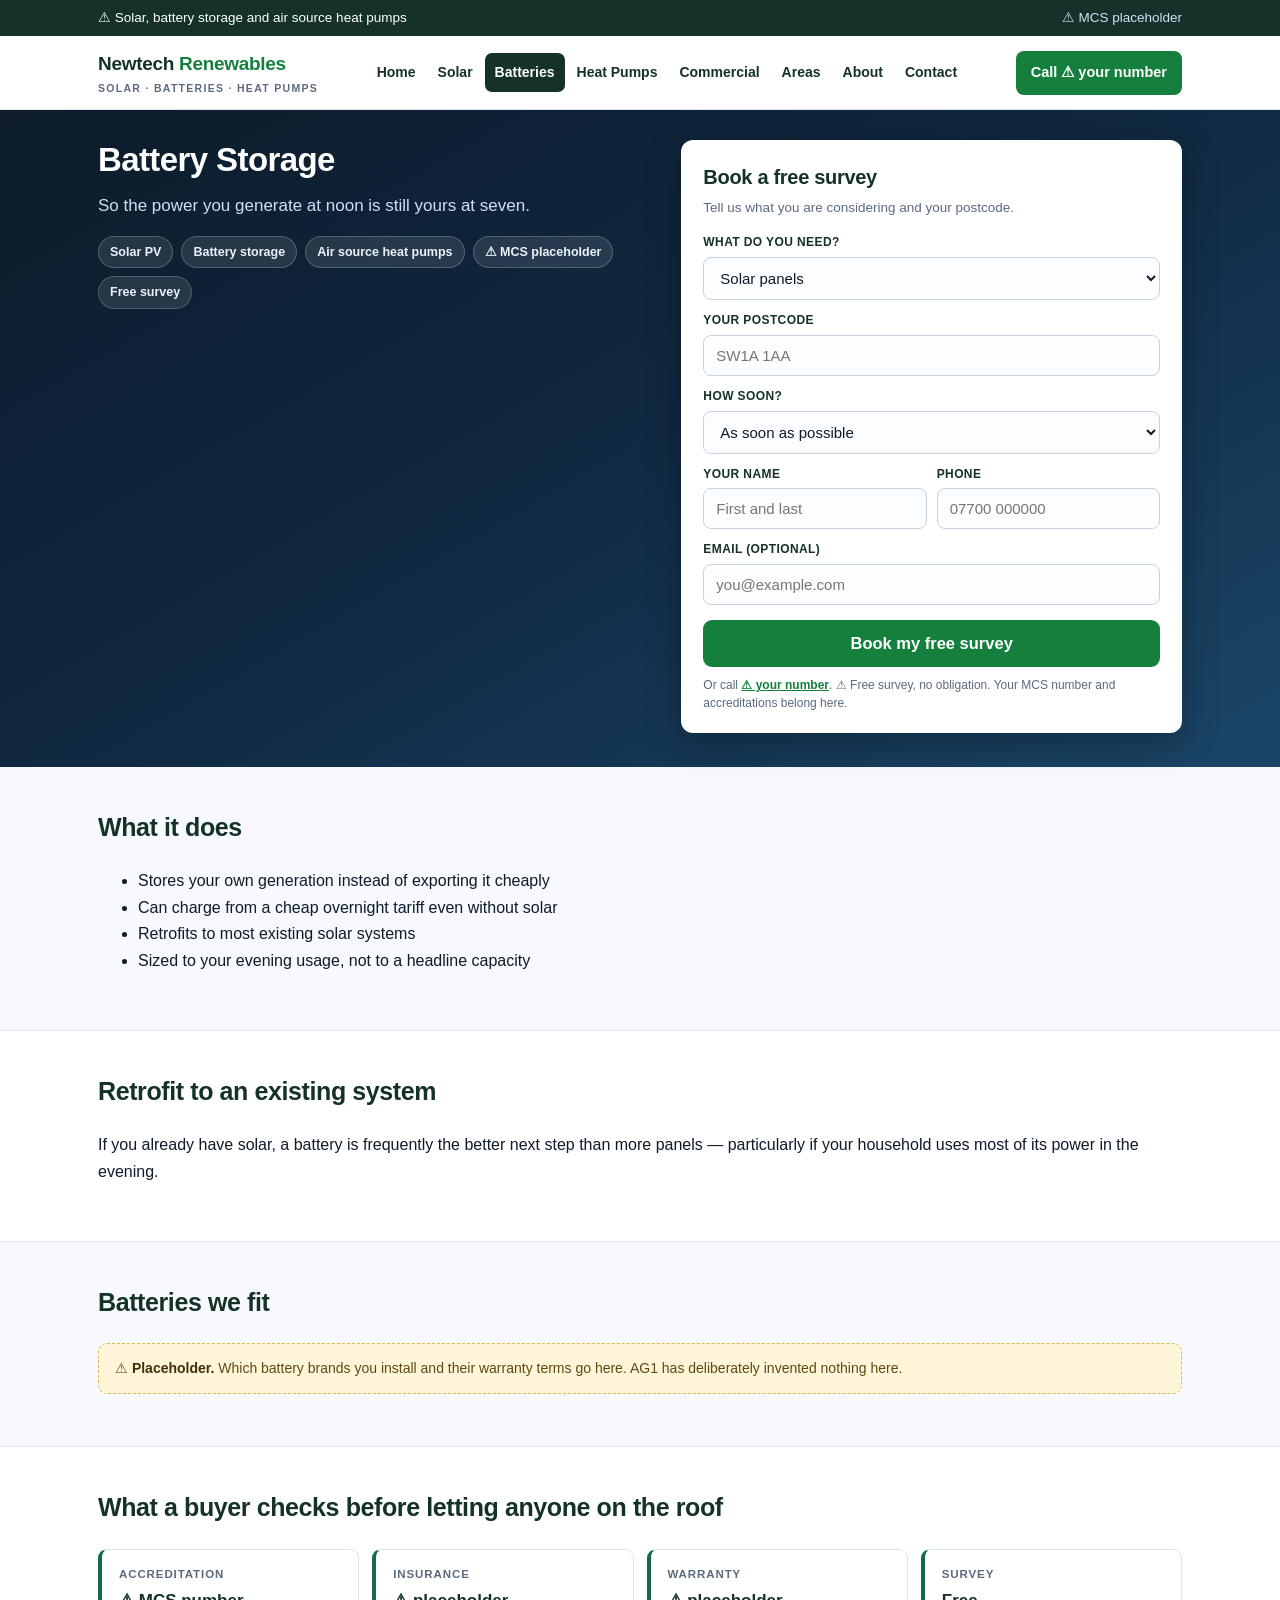
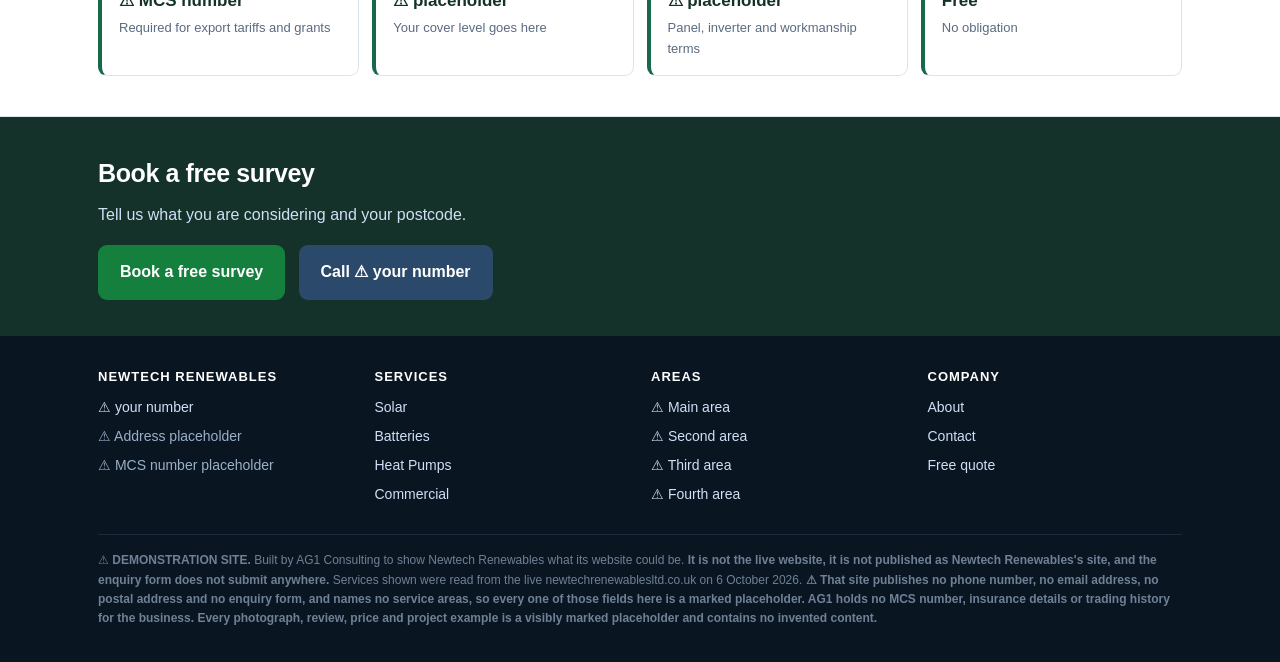
==== battery.html @ 38a48281 "Build AG1 asset pack" ====
<!doctype html>
<html lang="en"><head><meta charset="utf-8">
<meta name="viewport" content="width=device-width,initial-scale=1">
<meta name="robots" content="noindex,nofollow">
<title>Battery Storage Installation | Newtech Renewables</title><meta name="description" content="Battery storage added to new or existing solar systems.">
<link rel="stylesheet" href="styles.css">
<script type="application/ld+json">{"@context":"https://schema.org","@type":"HomeAndConstructionBusiness","name":"Newtech Renewables"}</script></head><body>
<div class="top"><div class="wrap"><span>&#9888; Solar, battery storage and air source heat pumps</span><span class="em">&#9888; MCS placeholder</span></div></div>
<header><div class="wrap">
<a class="logo" href="index.html">Newtech <span>Renewables</span><small>Solar &middot; batteries &middot; heat pumps</small></a>
<nav class="main"><a href="index.html">Home</a><a href="solar.html">Solar</a><a href="battery.html" class="on">Batteries</a><a href="heatpumps.html">Heat Pumps</a><a href="commercial.html">Commercial</a><a href="areas.html">Areas</a><a href="about.html">About</a><a href="contact.html">Contact</a></nav>
<a class="callbtn" href="tel:+440000000000">Call &#9888; your number</a></div></header>
<section class="hero"><div class="wrap"><div class="grid">
<div><h1>Battery Storage</h1><p class="lede">So the power you generate at noon is still yours at seven.</p><div class="badges"><span>Solar PV</span><span>Battery storage</span><span>Air source heat pumps</span><span>&#9888; MCS placeholder</span><span>Free survey</span></div></div>
<div><form class="quote" method="post" action="#" novalidate>
<h2>Book a free survey</h2><div class="sub">Tell us what you are considering and your postcode.</div>
<label for="jt">What do you need?</label>
<select id="jt" name="job_type"><option>Solar panels</option><option>Solar and battery together</option><option>Battery storage only</option><option>Air source heat pump</option><option>Solar for a business</option><option>Not sure - want advice</option><option>Something else</option></select>
<label for="zp">Your postcode</label>
<input id="zp" name="zip" placeholder="SW1A 1AA">
<label for="wh">How soon?</label>
<select id="wh" name="when"><option>As soon as possible</option><option>Next few weeks</option><option>Next few months</option><option>Just researching for now</option></select>
<div class="row"><div><label for="nm">Your name</label>
<input id="nm" name="name" placeholder="First and last"></div>
<div><label for="ph">Phone</label>
<input id="ph" name="phone" inputmode="tel" placeholder="07700 000000"></div></div>
<label for="em">Email (optional)</label><input id="em" name="email" placeholder="you@example.com">
<button type="submit">Book my free survey</button>
<div class="fine">Or call <a href="tel:+440000000000"><b>&#9888; your number</b></a>. &#9888; Free survey, no obligation. Your MCS number and accreditations belong here.</div></form></div></div></div></section>
<section><div class="wrap"><h2 class="sec">What it does</h2><p class="sub"></p><ul><li>Stores your own generation instead of exporting it cheaply</li><li>Can charge from a cheap overnight tariff even without solar</li><li>Retrofits to most existing solar systems</li><li>Sized to your evening usage, not to a headline capacity</li></ul></div></section><section class="alt"><div class="wrap"><h2 class="sec">Retrofit to an existing system</h2><p class="sub"></p><p>If you already have solar, a battery is frequently the better next step than more panels &mdash; particularly if your household uses most of its power in the evening.</p></div></section><section><div class="wrap"><h2 class="sec">Batteries we fit</h2><p class="sub"></p><div class="ph">&#9888; <b>Placeholder.</b> Which battery brands you install and their warranty terms go here. AG1 has deliberately invented nothing here.</div></div></section><section class="alt"><div class="wrap"><h2 class="sec">What a buyer checks before letting anyone on the roof</h2><p class="sub"></p><div class="trust"><div class="tr"><div class="k">Accreditation</div><div class="v">&#9888; MCS number</div><div class="s">Required for export tariffs and grants</div></div><div class="tr"><div class="k">Insurance</div><div class="v">&#9888; placeholder</div><div class="s">Your cover level goes here</div></div><div class="tr"><div class="k">Warranty</div><div class="v">&#9888; placeholder</div><div class="s">Panel, inverter and workmanship terms</div></div><div class="tr"><div class="k">Survey</div><div class="v">Free</div><div class="s">No obligation</div></div></div></div></section>
<section class="cta"><div class="wrap"><h2>Book a free survey</h2><p>Tell us what you are considering and your postcode.</p>
<a class="b" href="quote.html">Book a free survey</a> &nbsp;
<a class="b" style="background:#2b4a6b" href="tel:+440000000000">Call &#9888; your number</a></div></section>
<footer><div class="wrap"><div class="g">
<div><h4>Newtech Renewables</h4><ul><li><a href="tel:+440000000000">&#9888; your number</a></li>
<li>&#9888; Address placeholder</li><li>&#9888; MCS number placeholder</li></ul></div>
<div><h4>Services</h4><ul><li><a href="solar.html">Solar</a></li><li><a href="battery.html">Batteries</a></li><li><a href="heatpumps.html">Heat Pumps</a></li><li><a href="commercial.html">Commercial</a></li></ul></div>
<div><h4>Areas</h4><ul><li><a href="area-placeholder-1.html">&#9888; Main area</a></li><li><a href="area-placeholder-2.html">&#9888; Second area</a></li><li><a href="area-placeholder-3.html">&#9888; Third area</a></li><li><a href="area-placeholder-4.html">&#9888; Fourth area</a></li></ul></div>
<div><h4>Company</h4><ul><li><a href="about.html">About</a></li>
<li><a href="contact.html">Contact</a></li><li><a href="quote.html">Free quote</a></li></ul></div>
</div><div class="legal">&#9888; <b>DEMONSTRATION SITE.</b> Built by AG1 Consulting to show
Newtech Renewables what its website could be. <b>It is not the live website, it is not published as
Newtech Renewables's site, and the enquiry form does not submit anywhere.</b> Services shown were read from the live newtechrenewablesltd.co.uk on 6 October 2026. <b>&#9888; That site publishes no phone number, no email address, no postal address and no enquiry form, and names no service areas, so every one of those fields here is a marked placeholder. AG1 holds no MCS number, insurance details or trading history for the business.</b>
<b>Every photograph, review, price and project example is a visibly marked placeholder and
contains no invented content.</b></div></div></footer></body></html>
---- styles.css ----
:root{
--ink:#0d1b2a;--navy:#14312a;--slate:#486581;--line:#dbe4ee;--bg:#f7f9fc;--panel:#fff;
--rust:#15803d;--rust-d:#166534;--amber:#f0a92c;--green:#17694a;--mut:#5a6b7f}
*{box-sizing:border-box}
html,body{margin:0;background:var(--bg);color:var(--ink);
font:16px/1.65 -apple-system,BlinkMacSystemFont,"Segoe UI",Roboto,Helvetica,Arial,sans-serif}
a{color:var(--rust)}
.wrap{max-width:1120px;margin:0 auto;padding:0 18px}
.top{background:var(--navy);color:#fff;font-size:13.5px}
.top .wrap{display:flex;gap:16px;align-items:center;justify-content:space-between;
padding:7px 18px;flex-wrap:wrap}
.top a{color:#ffd79a;text-decoration:none;font-weight:700}
.top .em{color:#cfe0f5}
header{background:var(--panel);border-bottom:1px solid var(--line);position:sticky;top:0;z-index:20}
header .wrap{display:flex;align-items:center;justify-content:space-between;padding:12px 18px;gap:14px}
.logo{font-weight:800;font-size:19px;letter-spacing:-.3px;color:var(--navy);text-decoration:none}
.logo span{color:var(--rust)}
.logo small{display:block;font-size:10.5px;letter-spacing:1.3px;text-transform:uppercase;
color:var(--mut);font-weight:700}
nav.main{display:flex;gap:2px;flex-wrap:wrap}
nav.main a{color:var(--navy);text-decoration:none;font-size:14px;font-weight:600;padding:8px 10px;
border-radius:7px}
nav.main a:hover{background:#eef3f9}
nav.main a.on{background:var(--navy);color:#fff}
.callbtn{background:var(--rust);color:#fff !important;padding:10px 15px;border-radius:8px;
text-decoration:none;font-weight:800;font-size:14.5px;white-space:nowrap}
.hero{background:linear-gradient(150deg,#0d1b2a 0%,#102a43 52%,#1b4668 100%);color:#fff;
padding:30px 0 34px}
.hero .grid{display:grid;grid-template-columns:1.05fr .95fr;gap:30px;align-items:start}
.hero h1{font-size:33px;line-height:1.2;margin:0 0 12px;letter-spacing:-.6px}
.hero p.lede{font-size:17px;color:#cfe0f5;margin:0 0 16px}
.badges{display:flex;gap:8px;flex-wrap:wrap;margin-top:16px}
.badges span{background:rgba(255,255,255,.1);border:1px solid rgba(255,255,255,.2);
border-radius:999px;padding:5px 11px;font-size:12.5px;color:#eaf2fb;font-weight:600}
.urgent{background:var(--rust);border-radius:9px;padding:12px 15px;margin-bottom:16px;
font-weight:700;font-size:15px}
.urgent a{color:#fff;text-decoration:none;border-bottom:2px solid rgba(255,255,255,.5)}
.quote{background:#fff;border-radius:12px;padding:21px 22px;box-shadow:0 10px 36px rgba(0,0,0,.28)}
.quote h2{margin:0 0 3px;font-size:20px;color:var(--navy);letter-spacing:-.3px}
.quote .sub{color:var(--mut);font-size:13.5px;margin-bottom:14px}
.quote label{display:block;font-size:12px;font-weight:800;color:var(--navy);
letter-spacing:.4px;text-transform:uppercase;margin:11px 0 4px}
.quote input,.quote select,.quote textarea{width:100%;padding:11px 12px;border:1px solid #c6d3e2;
border-radius:8px;font-size:15px;font-family:inherit;color:var(--ink);background:#fcfdff}
.quote .row{display:grid;grid-template-columns:1fr 1fr;gap:10px}
.quote button{width:100%;margin-top:15px;background:var(--rust);color:#fff;border:0;
border-radius:9px;padding:14px;font-size:16.5px;font-weight:800;cursor:pointer;font-family:inherit}
.quote button:hover{background:var(--rust-d)}
.quote .fine{color:var(--mut);font-size:12px;margin-top:9px;line-height:1.5}
section{padding:40px 0}
section.alt{background:var(--panel);border-top:1px solid var(--line);border-bottom:1px solid var(--line)}
h2.sec{font-size:25px;letter-spacing:-.4px;margin:0 0 6px;color:var(--navy)}
p.sub{color:var(--mut);margin:0 0 20px;font-size:16px}
.cards{display:grid;grid-template-columns:repeat(auto-fit,minmax(252px,1fr));gap:15px}
.c{background:#fff;border:1px solid var(--line);border-radius:11px;padding:19px 20px}
.c h3{margin:0 0 7px;font-size:17.5px;color:var(--navy)}
.c p{margin:0 0 9px;color:#33475b;font-size:15px}
.c a{font-weight:700;font-size:14.5px;text-decoration:none}
.c ul{margin:0;padding-left:19px;color:#33475b;font-size:14.5px}.c li{margin-bottom:5px}
.steps{counter-reset:s;display:grid;grid-template-columns:repeat(auto-fit,minmax(215px,1fr));gap:15px}
.step{background:#fff;border:1px solid var(--line);border-radius:11px;padding:19px 20px;
position:relative}
.step:before{counter-increment:s;content:counter(s);position:absolute;top:-13px;left:19px;
background:var(--navy);color:#fff;width:28px;height:28px;border-radius:50%;display:flex;
align-items:center;justify-content:center;font-weight:800;font-size:14.5px}
.step h3{margin:9px 0 6px;font-size:16.5px;color:var(--navy)}
.step p{margin:0;color:#33475b;font-size:14.5px}
.ph{background:#fff6d9;border:1px dashed #d8b65c;border-radius:9px;padding:13px 16px;
color:#5c4a12;font-size:14px;margin:12px 0}
.ph b{color:#3d3008}
.trust{display:grid;grid-template-columns:repeat(auto-fit,minmax(196px,1fr));gap:13px}
.tr{background:#fff;border:1px solid var(--line);border-left:4px solid var(--green);
border-radius:9px;padding:15px 17px}
.tr .k{font-size:11.5px;letter-spacing:.9px;text-transform:uppercase;color:var(--mut);font-weight:800}
.tr .v{font-size:17px;font-weight:800;color:var(--navy);margin-top:3px}
.tr .s{font-size:13px;color:var(--mut);margin-top:2px}
.areas{display:flex;flex-wrap:wrap;gap:8px}
.areas a{background:#fff;border:1px solid var(--line);border-radius:999px;padding:7px 14px;
text-decoration:none;color:var(--navy);font-weight:600;font-size:14px}
.areas a:hover{border-color:var(--rust);color:var(--rust)}
.cta{background:var(--navy);color:#fff;padding:36px 0}
.cta h2{color:#fff;font-size:25px;margin:0 0 8px;letter-spacing:-.4px}
.cta p{color:#cfe0f5;margin:0 0 17px}
.cta a.b{background:var(--rust);color:#fff;text-decoration:none;padding:14px 22px;
border-radius:9px;font-weight:800;display:inline-block}
footer{background:#0a1522;color:#9bb0c6;padding:30px 0 34px;font-size:14px}
footer a{color:#cfe0f5;text-decoration:none}
footer .g{display:grid;grid-template-columns:repeat(auto-fit,minmax(192px,1fr));gap:22px}
footer h4{color:#fff;font-size:13px;letter-spacing:1px;text-transform:uppercase;margin:0 0 9px}
footer ul{list-style:none;margin:0;padding:0}footer li{margin-bottom:6px}
footer .legal{border-top:1px solid #1b2a3c;margin-top:22px;padding-top:16px;font-size:12px;
color:#6f8196;line-height:1.6}
@media(max-width:900px){.hero .grid{grid-template-columns:1fr}.hero h1{font-size:27px}}
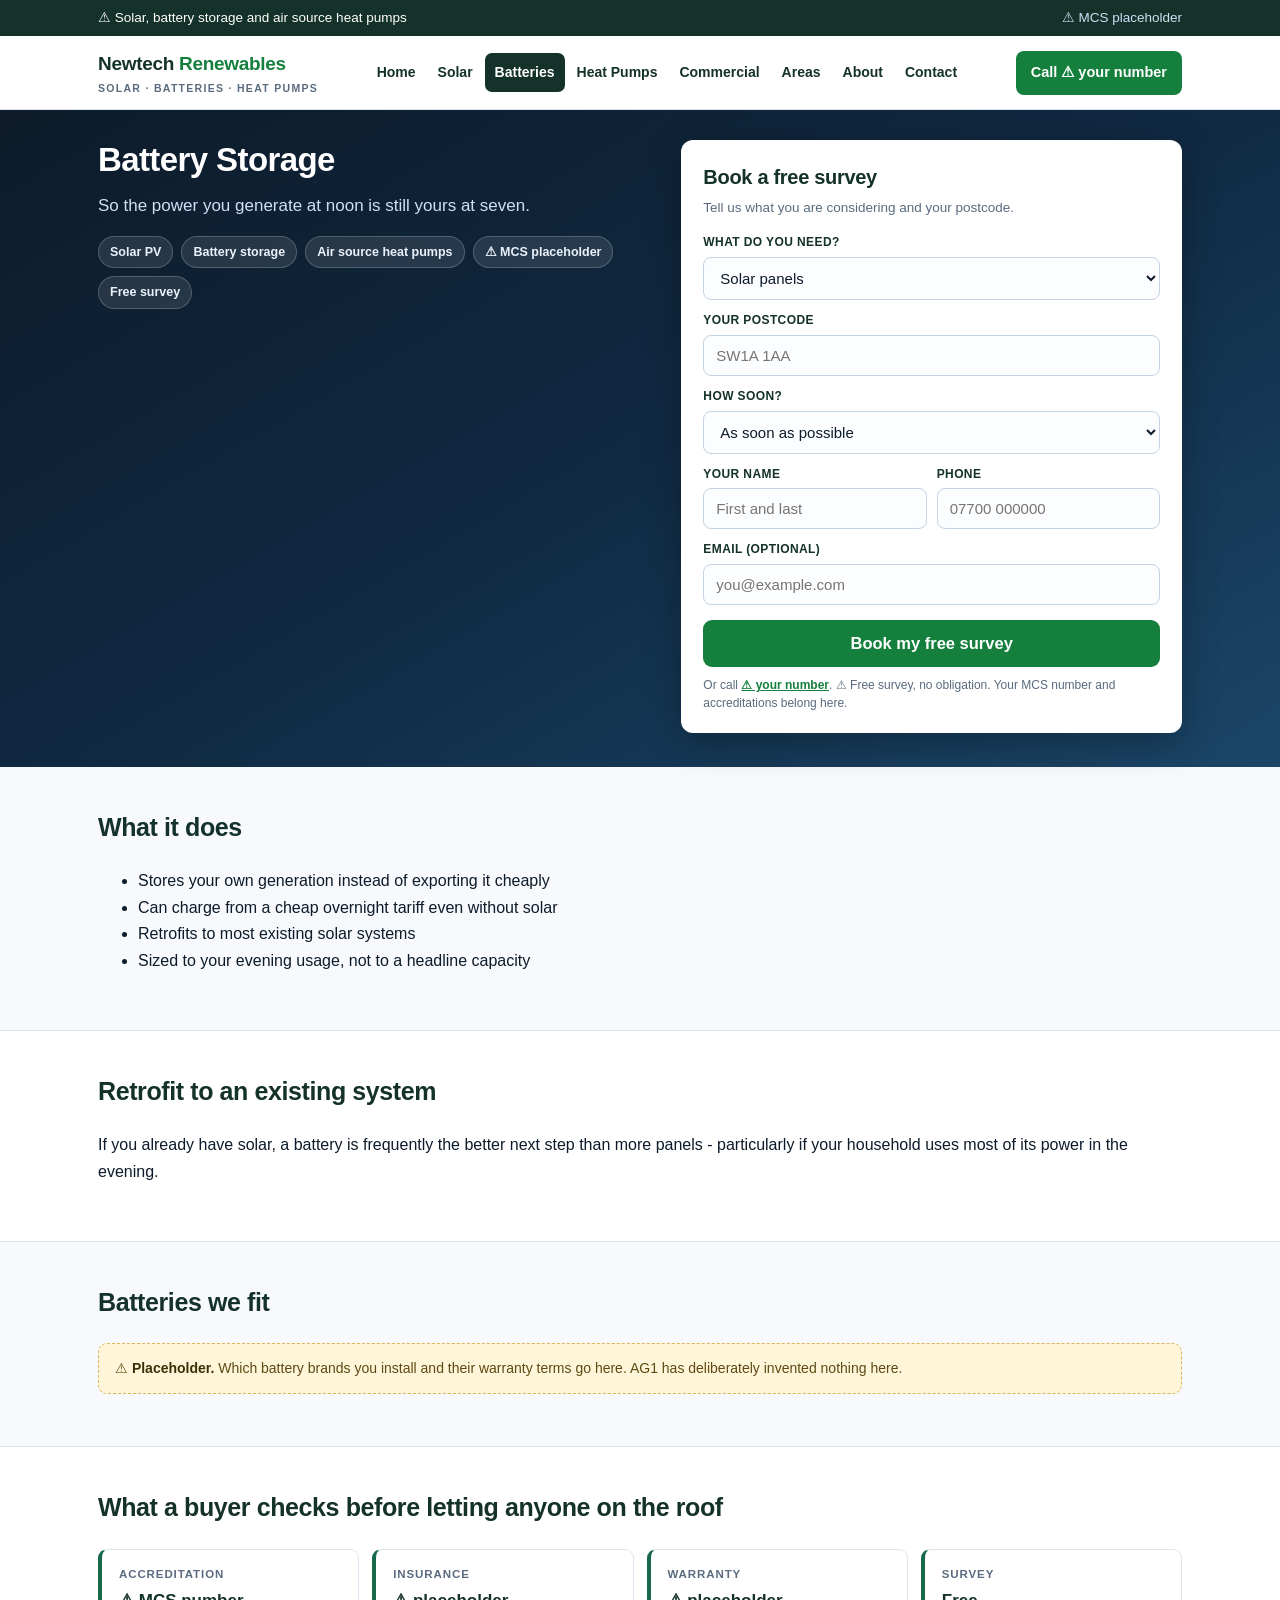
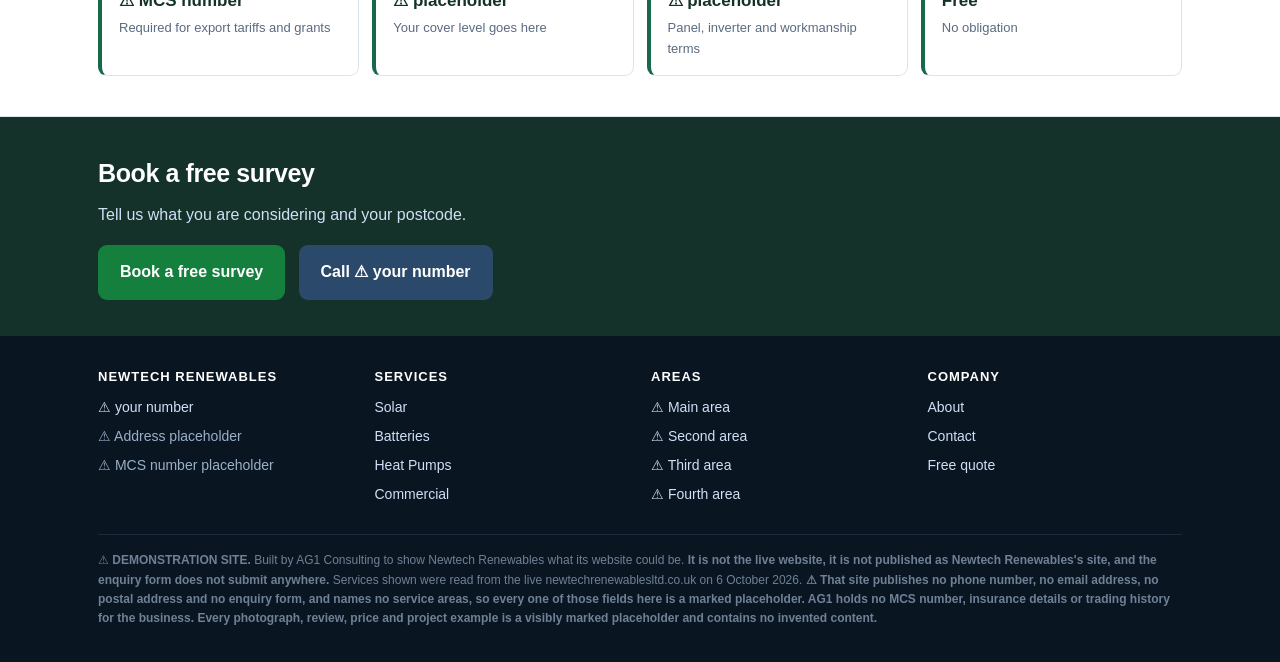
==== commit 43563fd1: "Build AG1 asset pack" ====
--- a/battery.html
+++ b/battery.html
@@ -27,7 +27,7 @@
 <label for="em">Email (optional)</label><input id="em" name="email" placeholder="you@example.com">
 <button type="submit">Book my free survey</button>
 <div class="fine">Or call <a href="tel:+440000000000"><b>&#9888; your number</b></a>. &#9888; Free survey, no obligation. Your MCS number and accreditations belong here.</div></form></div></div></div></section>
-<section><div class="wrap"><h2 class="sec">What it does</h2><p class="sub"></p><ul><li>Stores your own generation instead of exporting it cheaply</li><li>Can charge from a cheap overnight tariff even without solar</li><li>Retrofits to most existing solar systems</li><li>Sized to your evening usage, not to a headline capacity</li></ul></div></section><section class="alt"><div class="wrap"><h2 class="sec">Retrofit to an existing system</h2><p class="sub"></p><p>If you already have solar, a battery is frequently the better next step than more panels &mdash; particularly if your household uses most of its power in the evening.</p></div></section><section><div class="wrap"><h2 class="sec">Batteries we fit</h2><p class="sub"></p><div class="ph">&#9888; <b>Placeholder.</b> Which battery brands you install and their warranty terms go here. AG1 has deliberately invented nothing here.</div></div></section><section class="alt"><div class="wrap"><h2 class="sec">What a buyer checks before letting anyone on the roof</h2><p class="sub"></p><div class="trust"><div class="tr"><div class="k">Accreditation</div><div class="v">&#9888; MCS number</div><div class="s">Required for export tariffs and grants</div></div><div class="tr"><div class="k">Insurance</div><div class="v">&#9888; placeholder</div><div class="s">Your cover level goes here</div></div><div class="tr"><div class="k">Warranty</div><div class="v">&#9888; placeholder</div><div class="s">Panel, inverter and workmanship terms</div></div><div class="tr"><div class="k">Survey</div><div class="v">Free</div><div class="s">No obligation</div></div></div></div></section>
+<section><div class="wrap"><h2 class="sec">What it does</h2><p class="sub"></p><ul><li>Stores your own generation instead of exporting it cheaply</li><li>Can charge from a cheap overnight tariff even without solar</li><li>Retrofits to most existing solar systems</li><li>Sized to your evening usage, not to a headline capacity</li></ul></div></section><section class="alt"><div class="wrap"><h2 class="sec">Retrofit to an existing system</h2><p class="sub"></p><p>If you already have solar, a battery is frequently the better next step than more panels - particularly if your household uses most of its power in the evening.</p></div></section><section><div class="wrap"><h2 class="sec">Batteries we fit</h2><p class="sub"></p><div class="ph">&#9888; <b>Placeholder.</b> Which battery brands you install and their warranty terms go here. AG1 has deliberately invented nothing here.</div></div></section><section class="alt"><div class="wrap"><h2 class="sec">What a buyer checks before letting anyone on the roof</h2><p class="sub"></p><div class="trust"><div class="tr"><div class="k">Accreditation</div><div class="v">&#9888; MCS number</div><div class="s">Required for export tariffs and grants</div></div><div class="tr"><div class="k">Insurance</div><div class="v">&#9888; placeholder</div><div class="s">Your cover level goes here</div></div><div class="tr"><div class="k">Warranty</div><div class="v">&#9888; placeholder</div><div class="s">Panel, inverter and workmanship terms</div></div><div class="tr"><div class="k">Survey</div><div class="v">Free</div><div class="s">No obligation</div></div></div></div></section>
 <section class="cta"><div class="wrap"><h2>Book a free survey</h2><p>Tell us what you are considering and your postcode.</p>
 <a class="b" href="quote.html">Book a free survey</a> &nbsp;
 <a class="b" style="background:#2b4a6b" href="tel:+440000000000">Call &#9888; your number</a></div></section>
